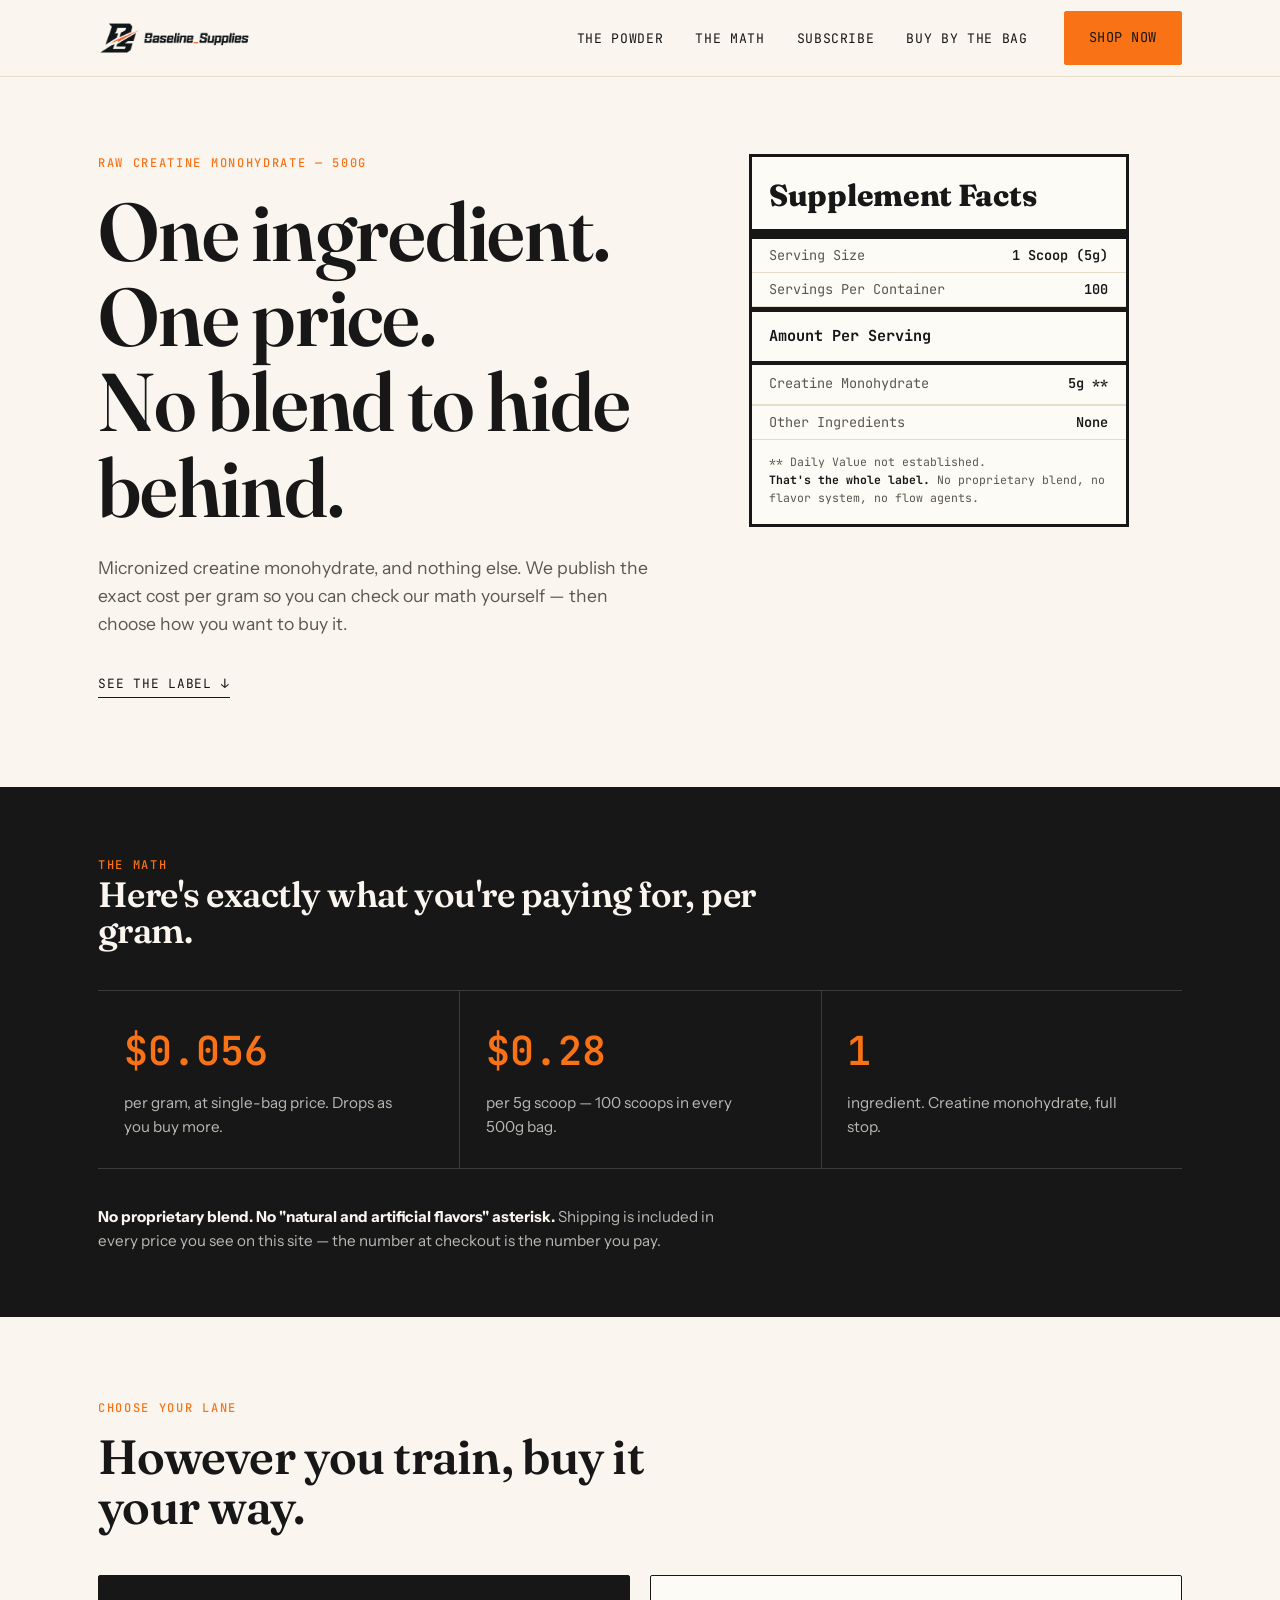
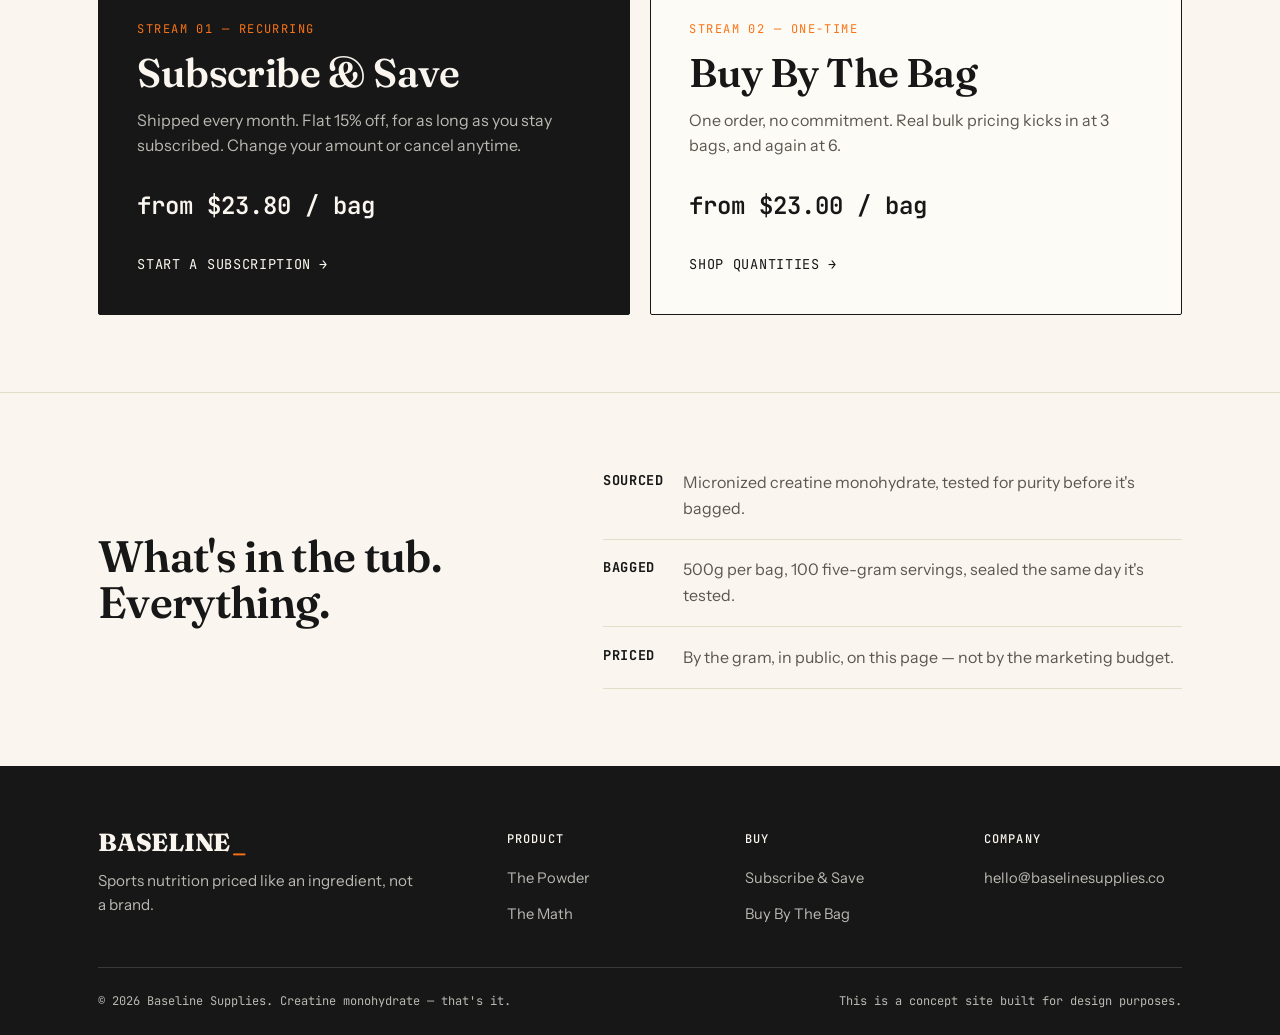
==== index.html @ 9b6896c9 "Initial commit: Baseline Supplies creatine site" ====
<!doctype html>
<html lang="en">
<head>
<meta charset="UTF-8">
<meta name="viewport" content="width=device-width, initial-scale=1">
<title>Baseline_Supplies — Raw Creatine Monohydrate, Priced Openly</title>
<meta name="description" content="Micronized creatine monohydrate. One ingredient, published cost per gram, and two honest ways to buy it: subscribe and save, or buy by the bag.">
<link rel="preconnect" href="https://fonts.googleapis.com">
<link rel="preconnect" href="https://fonts.gstatic.com" crossorigin>
<link href="https://fonts.googleapis.com/css2?family=Fraunces:opsz,wght@9..144,400;9..144,600;9..144,900&family=Instrument+Sans:wght@400;500;600;700&family=JetBrains+Mono:wght@400;500;600&display=swap" rel="stylesheet">
<link rel="stylesheet" href="styles.css?v=2">
</head>
<body>

<header class="site-header">
  <div class="wrap">
    <a href="index.html" class="brand" aria-label="Baseline Supplies, home">
      <img src="assets/logo.png" alt="Baseline Supplies" class="brand__logo">
    </a>
    <nav class="site-nav" id="siteNav">
      <ul class="site-nav__links">
        <li><a href="index.html#facts">The Powder</a></li>
        <li><a href="index.html#math">The Math</a></li>
        <li><a href="subscribe.html">Subscribe</a></li>
        <li><a href="shop.html">Buy By The Bag</a></li>
      </ul>
      <a href="index.html#choose" class="btn btn--solid site-nav__cta">Shop now</a>
      <button class="nav-toggle" id="navToggle" aria-expanded="false" aria-controls="siteNav" aria-label="Toggle menu">
        <span class="nav-toggle__bar"></span>
      </button>
    </nav>
  </div>
</header>

<main>

  <!-- HERO -->
  <section class="hero">
    <div class="wrap hero__grid">
      <div class="hero__copy">
        <span class="eyebrow">Raw Creatine Monohydrate — 500g</span>
        <h1>One ingredient.<br>One price.<br>No blend to hide behind.</h1>
        <p class="hero__sub">
          Micronized creatine monohydrate, and nothing else. We publish the exact
          cost per gram so you can check our math yourself — then choose how you
          want to buy it.
        </p>
        <a href="#facts" class="hero__scroll">See the label ↓</a>
      </div>

      <div class="hero__facts" id="facts">
        <div class="facts">
          <div class="facts__title">Supplement Facts</div>
          <div class="facts__row facts__row--tight">
            <span>Serving Size</span><span>1 Scoop (5g)</span>
          </div>
          <div class="facts__row facts__row--tight">
            <span>Servings Per Container</span><span>100</span>
          </div>
          <hr class="facts__divider">
          <div class="facts__amount">
            <span>Amount Per Serving</span><span></span>
          </div>
          <div class="facts__row">
            <span>Creatine Monohydrate</span><span>5g **</span>
          </div>
          <hr class="facts__divider facts__divider--thin">
          <div class="facts__row facts__row--tight">
            <span>Other Ingredients</span><span>None</span>
          </div>
          <div class="facts__foot">
            ** Daily Value not established.<br>
            <strong>That's the whole label.</strong> No proprietary blend, no
            flavor system, no flow agents.
          </div>
        </div>
      </div>
    </div>
  </section>

  <!-- LEDGER / THE MATH -->
  <section class="ledger" id="math">
    <div class="wrap">
      <span class="eyebrow eyebrow--on-dark">The Math</span>
      <h2>Here's exactly what you're paying for, per gram.</h2>

      <div class="ledger__grid">
        <div class="ledger__item">
          <div class="ledger__figure">$0.056</div>
          <div class="ledger__label">per gram, at single-bag price. Drops as you buy more.</div>
        </div>
        <div class="ledger__item">
          <div class="ledger__figure">$0.28</div>
          <div class="ledger__label">per 5g scoop — 100 scoops in every 500g bag.</div>
        </div>
        <div class="ledger__item">
          <div class="ledger__figure">1</div>
          <div class="ledger__label">ingredient. Creatine monohydrate, full stop.</div>
        </div>
      </div>

      <p class="ledger__note">
        <strong>No proprietary blend. No "natural and artificial flavors" asterisk.</strong>
        Shipping is included in every price you see on this site — the number at
        checkout is the number you pay.
      </p>
    </div>
  </section>

  <!-- TWO-PATH SPLIT -->
  <section class="paths" id="choose">
    <div class="wrap">
      <div class="paths__head">
        <span class="eyebrow">Choose your lane</span>
        <h2>However you train, buy it your way.</h2>
      </div>

      <div class="paths__grid">
        <a href="subscribe.html" class="path-card path-card--dark">
          <div>
            <span class="path-card__tag">Stream 01 — Recurring</span>
            <h3>Subscribe &amp; Save</h3>
            <p class="path-card__desc">
              Shipped every month. Flat 15% off, for as long as you stay
              subscribed. Change your amount or cancel anytime.
            </p>
            <div class="path-card__price">from $23.80 / bag</div>
          </div>
          <span class="path-card__cta">Start a subscription <span class="path-card__arrow">→</span></span>
        </a>

        <a href="shop.html" class="path-card path-card--light">
          <div>
            <span class="path-card__tag">Stream 02 — One-time</span>
            <h3>Buy By The Bag</h3>
            <p class="path-card__desc">
              One order, no commitment. Real bulk pricing kicks in at 3 bags,
              and again at 6.
            </p>
            <div class="path-card__price">from $23.00 / bag</div>
          </div>
          <span class="path-card__cta">Shop quantities <span class="path-card__arrow">→</span></span>
        </a>
      </div>
    </div>
  </section>

  <!-- INGREDIENT STATEMENT -->
  <section class="statement">
    <div class="wrap statement__grid">
      <h2>What's in the tub. Everything.</h2>
      <ul class="statement__list">
        <li><strong>Sourced</strong> Micronized creatine monohydrate, tested for purity before it's bagged.</li>
        <li><strong>Bagged</strong> 500g per bag, 100 five-gram servings, sealed the same day it's tested.</li>
        <li><strong>Priced</strong> By the gram, in public, on this page — not by the marketing budget.</li>
      </ul>
    </div>
  </section>

</main>

<footer class="site-footer">
  <div class="wrap">
    <div class="footer__top">
      <div class="footer__brand">
        <a href="index.html" class="brand">BASELINE<span class="brand__accent">_</span></a>
        <p class="footer__tagline">Sports nutrition priced like an ingredient, not a brand.</p>
      </div>
      <div class="footer__col">
        <h4>Product</h4>
        <ul>
          <li><a href="index.html#facts">The Powder</a></li>
          <li><a href="index.html#math">The Math</a></li>
        </ul>
      </div>
      <div class="footer__col">
        <h4>Buy</h4>
        <ul>
          <li><a href="subscribe.html">Subscribe &amp; Save</a></li>
          <li><a href="shop.html">Buy By The Bag</a></li>
        </ul>
      </div>
      <div class="footer__col">
        <h4>Company</h4>
        <ul>
          <li><a href="mailto:hello@baselinesupplies.co">hello@baselinesupplies.co</a></li>
        </ul>
      </div>
    </div>
    <div class="footer__bottom">
      <span>© 2026 Baseline Supplies. Creatine monohydrate — that's it.</span>
      <span>This is a concept site built for design purposes.</span>
    </div>
  </div>
</footer>

<script src="script.js?v=2"></script>
</body>
</html>
---- styles.css ----
/* =========================================================
   BASELINE_ — design tokens
   Ink/paper/signal-orange, no gradients, no purple.
   Display: Fraunces (editorial serif, restrained)
   Body:    Instrument Sans
   Data:    JetBrains Mono (prices, specs, labels)
   ========================================================= */

:root {
  --ink: #171717;
  --paper: #faf6ef;
  --paper-soft: #fdfbf6;
  --signal: #f97316;
  --graphite: #5b5750;
  --line: #e3ddc9;
  --line-dark: rgba(250, 246, 239, 0.16);
  --paper-dark-text: rgba(250, 246, 239, 0.72);

  --font-display: "Fraunces", serif;
  --font-body: "Instrument Sans", sans-serif;
  --font-mono: "JetBrains Mono", monospace;

  --container: 1180px;
  --gutter: clamp(1.25rem, 4vw, 3rem);

  --ease: cubic-bezier(0.22, 1, 0.36, 1);
}

@media (prefers-reduced-motion: reduce) {
  :root { --ease: linear; }
}

* { box-sizing: border-box; }
html { scroll-behavior: smooth; }
@media (prefers-reduced-motion: reduce) {
  html { scroll-behavior: auto; }
  *, *::before, *::after {
    animation-duration: 0.001ms !important;
    animation-iteration-count: 1 !important;
    transition-duration: 0.001ms !important;
    scroll-behavior: auto !important;
  }
}

body {
  margin: 0;
  background: var(--paper);
  color: var(--ink);
  font-family: var(--font-body);
  font-size: 16px;
  line-height: 1.6;
  -webkit-font-smoothing: antialiased;
}

img, svg { display: block; max-width: 100%; }

a { color: inherit; }

:focus-visible {
  outline: 3px solid var(--signal);
  outline-offset: 3px;
}

.wrap {
  max-width: var(--container);
  margin: 0 auto;
  padding-left: var(--gutter);
  padding-right: var(--gutter);
}

.eyebrow {
  font-family: var(--font-mono);
  font-size: 0.75rem;
  letter-spacing: 0.14em;
  text-transform: uppercase;
  color: var(--signal);
  font-weight: 500;
}

.eyebrow--on-dark { color: var(--signal); }

h1, h2, h3 {
  font-family: var(--font-display);
  font-weight: 600;
  letter-spacing: -0.015em;
  line-height: 1.04;
  margin: 0;
}

p { margin: 0; }

.btn {
  display: inline-flex;
  align-items: center;
  gap: 0.5rem;
  font-family: var(--font-mono);
  font-size: 0.85rem;
  letter-spacing: 0.04em;
  text-transform: uppercase;
  text-decoration: none;
  padding: 0.95rem 1.5rem;
  border-radius: 2px;
  border: 1.5px solid transparent;
  cursor: pointer;
  min-height: 44px;
  transition: transform 0.15s var(--ease), background 0.15s var(--ease), color 0.15s var(--ease), border-color .15s var(--ease);
}
.btn:active { transform: translateY(1px); }

.btn--solid {
  background: var(--signal);
  color: var(--ink);
  border-color: var(--signal);
}
.btn--solid:hover { background: #e2650a; border-color: #e2650a; }

.btn--outline-ink {
  background: transparent;
  color: var(--ink);
  border-color: var(--ink);
}
.btn--outline-ink:hover { background: var(--ink); color: var(--paper); }

.btn--outline-paper {
  background: transparent;
  color: var(--paper);
  border-color: var(--line-dark);
}
.btn--outline-paper:hover { background: var(--paper); color: var(--ink); border-color: var(--paper); }

/* =========================================================
   Header
   ========================================================= */

.site-header {
  position: sticky;
  top: 0;
  z-index: 40;
  background: var(--paper);
  border-bottom: 1px solid var(--line);
}

.site-header .wrap {
  display: flex;
  align-items: center;
  justify-content: space-between;
  height: 76px;
}

.brand {
  display: flex;
  align-items: center;
  gap: 0.1em;
  text-decoration: none;
  font-family: var(--font-display);
  font-weight: 800;
  font-size: 1.55rem;
  letter-spacing: -0.01em;
  color: var(--ink);
  line-height: 1;
}
.brand__accent { color: var(--signal); }
.brand__logo {
  height: 34px;
  width: auto;
  display: block;
}

.site-nav {
  display: flex;
  align-items: center;
  gap: 2.25rem;
}

.site-nav__links {
  display: flex;
  gap: 2rem;
  list-style: none;
  margin: 0;
  padding: 0;
}

.site-nav__links a {
  text-decoration: none;
  font-family: var(--font-mono);
  font-size: 0.82rem;
  letter-spacing: 0.05em;
  text-transform: uppercase;
  color: var(--ink);
  padding: 0.4rem 0;
  border-bottom: 1px solid transparent;
  transition: border-color 0.15s var(--ease), color .15s var(--ease);
}
.site-nav__links a:hover { border-color: var(--signal); }

.nav-toggle {
  display: none;
  background: none;
  border: 1.5px solid var(--ink);
  border-radius: 2px;
  width: 44px;
  height: 44px;
  align-items: center;
  justify-content: center;
  cursor: pointer;
}
.nav-toggle__bar,
.nav-toggle__bar::before,
.nav-toggle__bar::after {
  content: "";
  display: block;
  width: 20px;
  height: 2px;
  background: var(--ink);
  position: relative;
  transition: transform 0.2s var(--ease), opacity 0.2s var(--ease);
}
.nav-toggle__bar::before { position: absolute; top: -6px; }
.nav-toggle__bar::after { position: absolute; top: 6px; }

.nav-toggle[aria-expanded="true"] .nav-toggle__bar { background: transparent; }
.nav-toggle[aria-expanded="true"] .nav-toggle__bar::before { transform: translateY(6px) rotate(45deg); }
.nav-toggle[aria-expanded="true"] .nav-toggle__bar::after { transform: translateY(-6px) rotate(-45deg); }

/* =========================================================
   Hero
   ========================================================= */

.hero {
  padding: clamp(2.5rem, 6vw, 5rem) 0 clamp(3rem, 7vw, 6rem);
}

.hero__grid {
  display: grid;
  grid-template-columns: 1fr;
  gap: clamp(2.5rem, 5vw, 4rem);
  align-items: start;
}

@media (min-width: 1024px) {
  .hero__grid {
    grid-template-columns: 1.15fr 0.85fr;
  }
}

.hero__copy .eyebrow { margin-bottom: 1rem; display: block; }

.hero h1 {
  font-size: clamp(2.75rem, 6.4vw, 5.25rem);
}

.hero__sub {
  margin-top: 1.5rem;
  max-width: 46ch;
  font-size: 1.1rem;
  color: var(--graphite);
}

.hero__scroll {
  margin-top: 2.25rem;
  display: inline-flex;
  align-items: center;
  gap: 0.6rem;
  font-family: var(--font-mono);
  font-size: 0.8rem;
  letter-spacing: 0.06em;
  text-transform: uppercase;
  text-decoration: none;
  color: var(--ink);
  border-bottom: 1px solid var(--ink);
  padding-bottom: 2px;
}

/* ---- Supplement facts panel (signature element) ---- */

.facts {
  background: var(--paper-soft);
  border: 3px solid var(--ink);
  padding: 0;
  font-family: var(--font-mono);
  max-width: 380px;
}

.facts__title {
  font-family: var(--font-display);
  font-weight: 800;
  font-size: 1.9rem;
  letter-spacing: -0.01em;
  padding: 0.9rem 1.1rem 0.6rem;
  border-bottom: 10px solid var(--ink);
}

.facts__row {
  display: flex;
  justify-content: space-between;
  gap: 1rem;
  padding: 0.55rem 1.1rem;
  border-bottom: 1px solid var(--line);
  font-size: 0.85rem;
}
.facts__row--tight { padding-top: 0.35rem; padding-bottom: 0.35rem; }

.facts__row span:first-child { color: var(--graphite); }
.facts__row span:last-child { font-weight: 600; text-align: right; }

.facts__divider {
  border: none;
  border-top: 5px solid var(--ink);
  margin: 0;
}
.facts__divider--thin { border-top: 1px solid var(--line); }

.facts__amount {
  padding: 0.75rem 1.1rem;
  display: flex;
  justify-content: space-between;
  font-size: 0.95rem;
  font-weight: 700;
  border-bottom: 4px solid var(--ink);
}

.facts__foot {
  padding: 0.85rem 1.1rem 1.05rem;
  font-size: 0.72rem;
  color: var(--graphite);
  line-height: 1.55;
}
.facts__foot strong { color: var(--ink); }

/* =========================================================
   Ledger strip (ink section)
   ========================================================= */

.ledger {
  background: var(--ink);
  color: var(--paper);
  padding: clamp(2.5rem, 5vw, 4rem) 0;
}

.ledger .eyebrow { margin-bottom: 0.75rem; }

.ledger h2 {
  color: var(--paper);
  font-size: clamp(1.6rem, 3vw, 2.2rem);
  max-width: 30ch;
}

.ledger__grid {
  margin-top: 2.5rem;
  display: grid;
  grid-template-columns: 1fr;
  gap: 0;
  border-top: 1px solid var(--line-dark);
}

@media (min-width: 768px) {
  .ledger__grid {
    grid-template-columns: repeat(3, 1fr);
    border-top: 1px solid var(--line-dark);
  }
  .ledger__item + .ledger__item { border-left: 1px solid var(--line-dark); }
}

.ledger__item {
  padding: 1.75rem clamp(0.5rem, 2vw, 1.75rem);
  border-bottom: 1px solid var(--line-dark);
}

.ledger__figure {
  font-family: var(--font-mono);
  font-weight: 600;
  font-size: clamp(1.9rem, 3.4vw, 2.5rem);
  color: var(--signal);
}

.ledger__label {
  margin-top: 0.5rem;
  font-size: 0.95rem;
  color: var(--paper-dark-text);
  max-width: 28ch;
}

.ledger__note {
  margin-top: 2.25rem;
  font-size: 0.95rem;
  color: var(--paper-dark-text);
  max-width: 62ch;
}
.ledger__note strong { color: var(--paper); }

/* =========================================================
   Two-path split
   ========================================================= */

.paths {
  padding: clamp(3rem, 6vw, 5.5rem) 0;
}

.paths__head {
  max-width: 56ch;
}
.paths__head h2 { font-size: clamp(2rem, 4vw, 3rem); margin-top: 0.75rem; }

.paths__grid {
  margin-top: 2.75rem;
  display: grid;
  grid-template-columns: 1fr;
  gap: 1.25rem;
}

@media (min-width: 900px) {
  .paths__grid { grid-template-columns: 1fr 1fr; }
}

.path-card {
  display: flex;
  flex-direction: column;
  justify-content: space-between;
  padding: clamp(1.75rem, 3vw, 2.75rem);
  min-height: 340px;
  text-decoration: none;
  border-radius: 2px;
  transition: transform 0.2s var(--ease);
}
.path-card:hover { transform: translateY(-4px); }

.path-card--dark {
  background: var(--ink);
  color: var(--paper);
  border: 1px solid var(--ink);
}
.path-card--light {
  background: var(--paper-soft);
  color: var(--ink);
  border: 1.5px solid var(--ink);
}

.path-card__tag {
  font-family: var(--font-mono);
  font-size: 0.75rem;
  letter-spacing: 0.12em;
  text-transform: uppercase;
}
.path-card--dark .path-card__tag { color: var(--signal); }
.path-card--light .path-card__tag { color: var(--signal); }

.path-card h3 {
  margin-top: 0.75rem;
  font-size: clamp(1.9rem, 3.4vw, 2.5rem);
}

.path-card__desc {
  margin-top: 0.85rem;
  font-size: 1rem;
  max-width: 40ch;
}
.path-card--dark .path-card__desc { color: var(--paper-dark-text); }
.path-card--light .path-card__desc { color: var(--graphite); }

.path-card__price {
  margin-top: 1.75rem;
  font-family: var(--font-mono);
  font-size: 1.5rem;
  font-weight: 600;
}

.path-card__cta {
  margin-top: 1.75rem;
  display: inline-flex;
  align-items: center;
  gap: 0.5rem;
  font-family: var(--font-mono);
  font-size: 0.85rem;
  text-transform: uppercase;
  letter-spacing: 0.05em;
}
.path-card__arrow { transition: transform 0.2s var(--ease); }
.path-card:hover .path-card__arrow { transform: translateX(4px); }

/* =========================================================
   Ingredient statement band
   ========================================================= */

.statement {
  padding: clamp(3rem, 6vw, 5rem) 0;
  border-top: 1px solid var(--line);
}

.statement__grid {
  display: grid;
  grid-template-columns: 1fr;
  gap: 2rem;
}

@media (min-width: 900px) {
  .statement__grid { grid-template-columns: 0.9fr 1.1fr; align-items: center; }
}

.statement h2 {
  font-size: clamp(1.9rem, 3.6vw, 2.75rem);
}

.statement__list {
  list-style: none;
  margin: 0;
  padding: 0;
  display: flex;
  flex-direction: column;
  gap: 1.1rem;
}
.statement__list li {
  display: flex;
  gap: 1rem;
  padding-bottom: 1.1rem;
  border-bottom: 1px solid var(--line);
  font-size: 1rem;
  color: var(--graphite);
}
.statement__list li strong {
  font-family: var(--font-mono);
  color: var(--ink);
  min-width: 8ch;
  font-size: 0.85rem;
  text-transform: uppercase;
  letter-spacing: 0.04em;
}

/* =========================================================
   Footer
   ========================================================= */

.site-footer {
  background: var(--ink);
  color: var(--paper-dark-text);
  padding: clamp(2.5rem, 5vw, 4rem) 0 1.5rem;
}

.footer__top {
  display: grid;
  grid-template-columns: 1fr;
  gap: 2.5rem;
  padding-bottom: 2.5rem;
  border-bottom: 1px solid var(--line-dark);
}

@media (min-width: 768px) {
  .footer__top { grid-template-columns: 1.3fr 0.7fr 0.7fr 0.7fr; }
}

.footer__brand .brand { color: var(--paper); }
.footer__tagline {
  margin-top: 0.9rem;
  max-width: 32ch;
  font-size: 0.95rem;
}

.footer__col h4 {
  font-family: var(--font-mono);
  font-size: 0.75rem;
  letter-spacing: 0.1em;
  text-transform: uppercase;
  color: var(--paper);
  margin: 0 0 1rem;
  font-weight: 500;
}
.footer__col ul {
  list-style: none;
  margin: 0;
  padding: 0;
  display: flex;
  flex-direction: column;
  gap: 0.65rem;
}
.footer__col a {
  text-decoration: none;
  font-size: 0.92rem;
  color: var(--paper-dark-text);
}
.footer__col a:hover { color: var(--signal); }

.footer__bottom {
  margin-top: 1.5rem;
  display: flex;
  flex-wrap: wrap;
  gap: 0.5rem 1.5rem;
  justify-content: space-between;
  font-family: var(--font-mono);
  font-size: 0.75rem;
  color: var(--paper-dark-text);
}

/* =========================================================
   Sub-pages: subscribe / shop
   ========================================================= */

.subhero {
  padding: clamp(2.5rem, 5vw, 4rem) 0 2rem;
}

.subhero__back {
  display: inline-flex;
  align-items: center;
  gap: 0.4rem;
  font-family: var(--font-mono);
  font-size: 0.8rem;
  text-transform: uppercase;
  letter-spacing: 0.05em;
  text-decoration: none;
  color: var(--graphite);
  margin-bottom: 1.5rem;
}
.subhero__back:hover { color: var(--signal); }

.subhero h1 {
  font-size: clamp(2.5rem, 5.5vw, 4.25rem);
  max-width: 18ch;
}

.subhero__sub {
  margin-top: 1.25rem;
  max-width: 56ch;
  font-size: 1.1rem;
  color: var(--graphite);
}

.calc {
  padding: 1rem 0 clamp(3rem, 6vw, 5rem);
}

.calc__card {
  border: 1.5px solid var(--ink);
  background: var(--paper-soft);
  display: grid;
  grid-template-columns: 1fr;
}

@media (min-width: 900px) {
  .calc__card { grid-template-columns: 1fr 1fr; }
}

.calc__controls {
  padding: clamp(1.75rem, 3vw, 2.5rem);
  border-bottom: 1px solid var(--line);
}
@media (min-width: 900px) {
  .calc__controls { border-bottom: none; border-right: 1px solid var(--ink); }
}

.calc__label {
  font-family: var(--font-mono);
  font-size: 0.78rem;
  text-transform: uppercase;
  letter-spacing: 0.06em;
  color: var(--graphite);
}

.stepper {
  margin-top: 0.85rem;
  display: flex;
  align-items: center;
  gap: 1rem;
}
.stepper__btn {
  width: 44px;
  height: 44px;
  border: 1.5px solid var(--ink);
  background: transparent;
  font-family: var(--font-mono);
  font-size: 1.3rem;
  cursor: pointer;
  border-radius: 2px;
  transition: background .15s var(--ease), color .15s var(--ease);
}
.stepper__btn:hover { background: var(--ink); color: var(--paper); }
.stepper__value {
  font-family: var(--font-display);
  font-size: 2.75rem;
  font-weight: 800;
  min-width: 2.5ch;
  text-align: center;
}
.stepper__unit {
  font-family: var(--font-mono);
  font-size: 0.85rem;
  color: var(--graphite);
}

.tier-select {
  margin-top: 1.75rem;
  display: flex;
  gap: 0.65rem;
  flex-wrap: wrap;
}
.tier-btn {
  font-family: var(--font-mono);
  font-size: 0.85rem;
  padding: 0.65rem 1rem;
  border: 1.5px solid var(--ink);
  background: transparent;
  border-radius: 2px;
  cursor: pointer;
  min-height: 44px;
  transition: background .15s var(--ease), color .15s var(--ease);
}
.tier-btn:hover { background: var(--ink); color: var(--paper); }
.tier-btn[aria-pressed="true"] {
  background: var(--signal);
  border-color: var(--signal);
  color: var(--ink);
}

.tier-note {
  margin-top: 1.25rem;
  font-size: 0.85rem;
  color: var(--graphite);
}

.calc__output {
  padding: clamp(1.75rem, 3vw, 2.5rem);
  display: flex;
  flex-direction: column;
}

.calc__total-label {
  font-family: var(--font-mono);
  font-size: 0.78rem;
  text-transform: uppercase;
  letter-spacing: 0.06em;
  color: var(--graphite);
}

.calc__total {
  margin-top: 0.5rem;
  font-family: var(--font-display);
  font-weight: 800;
  font-size: clamp(2.5rem, 5vw, 3.5rem);
  line-height: 1;
}
.calc__total span { color: var(--signal); }

.calc__breakdown {
  margin-top: 1.5rem;
  display: flex;
  flex-direction: column;
  gap: 0.6rem;
}
.calc__breakdown-row {
  display: flex;
  justify-content: space-between;
  font-family: var(--font-mono);
  font-size: 0.9rem;
  padding-bottom: 0.6rem;
  border-bottom: 1px solid var(--line);
  color: var(--graphite);
}
.calc__breakdown-row strong { color: var(--ink); font-weight: 600; }

.calc__savings {
  margin-top: 1.25rem;
  font-family: var(--font-mono);
  font-size: 0.9rem;
  color: var(--signal);
  font-weight: 600;
}

.calc__cta {
  margin-top: 2rem;
  width: 100%;
  justify-content: center;
  font-size: 0.95rem;
}

.calc__confirm {
  margin-top: 1.25rem;
  display: none;
  align-items: center;
  gap: 0.6rem;
  font-family: var(--font-mono);
  font-size: 0.85rem;
  color: var(--ink);
  background: var(--paper);
  border: 1px dashed var(--ink);
  padding: 0.85rem 1rem;
}
.calc__confirm.is-visible { display: flex; }

.good-to-know {
  padding-bottom: clamp(3rem, 6vw, 5rem);
}
.good-to-know h2 {
  font-size: clamp(1.5rem, 2.6vw, 2rem);
}
.good-to-know__list {
  margin-top: 1.75rem;
  list-style: none;
  padding: 0;
  display: grid;
  grid-template-columns: 1fr;
  gap: 1.25rem;
}
@media (min-width: 768px) {
  .good-to-know__list { grid-template-columns: repeat(3, 1fr); }
}
.good-to-know__list li {
  padding-top: 1rem;
  border-top: 2px solid var(--ink);
  font-size: 0.95rem;
  color: var(--graphite);
}
.good-to-know__list li strong {
  display: block;
  font-family: var(--font-display);
  font-weight: 800;
  font-size: 1.15rem;
  color: var(--ink);
  margin-bottom: 0.4rem;
}

/* =========================================================
   Mobile nav
   ========================================================= */

@media (max-width: 767px) {
  .nav-toggle { display: inline-flex; }
  .site-nav__links {
    position: fixed;
    inset: 76px 0 0 0;
    background: var(--paper);
    flex-direction: column;
    align-items: flex-start;
    gap: 0;
    padding: 1rem var(--gutter) 2rem;
    transform: translateY(-8px);
    opacity: 0;
    pointer-events: none;
    transition: opacity 0.18s var(--ease), transform 0.18s var(--ease);
  }
  .site-nav__links a {
    width: 100%;
    padding: 1rem 0;
    border-bottom: 1px solid var(--line);
    font-size: 1rem;
  }
  .site-nav.is-open .site-nav__links {
    opacity: 1;
    transform: translateY(0);
    pointer-events: auto;
  }
  .site-nav__cta { display: none; }
}
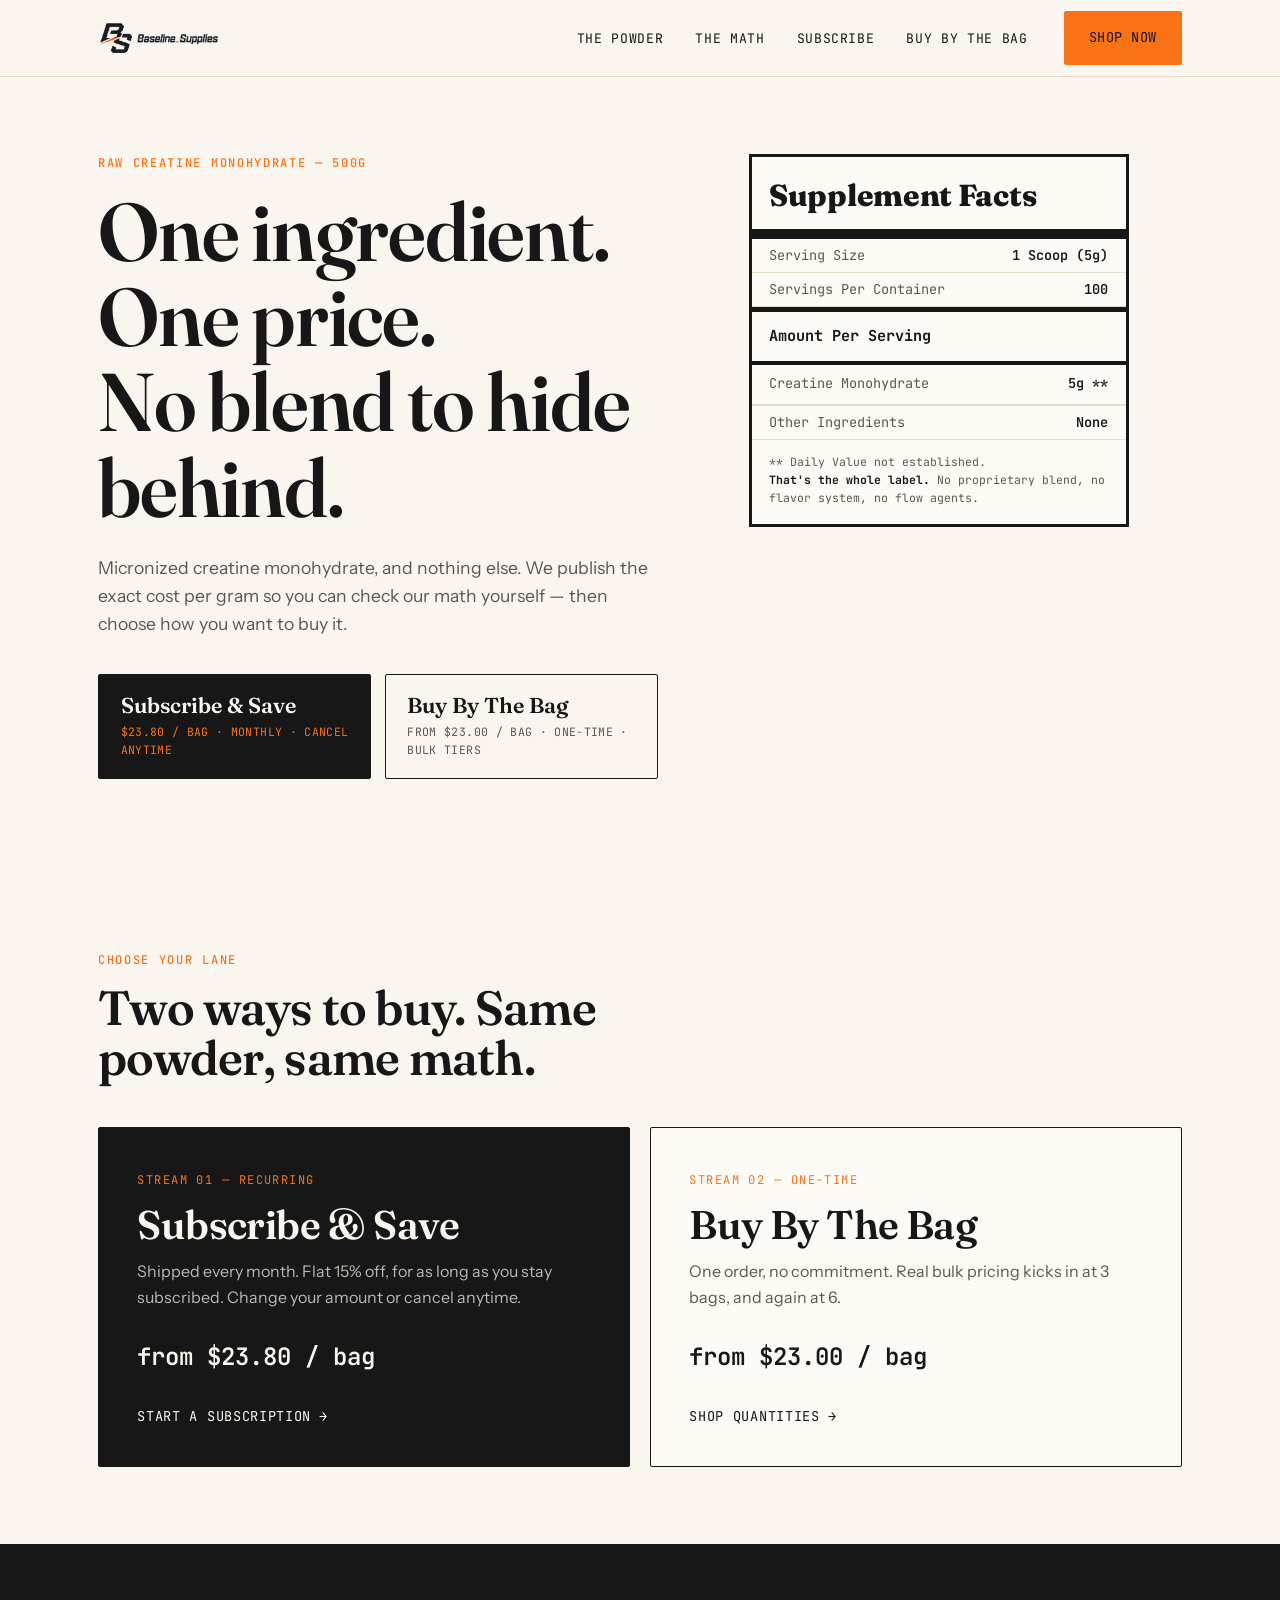
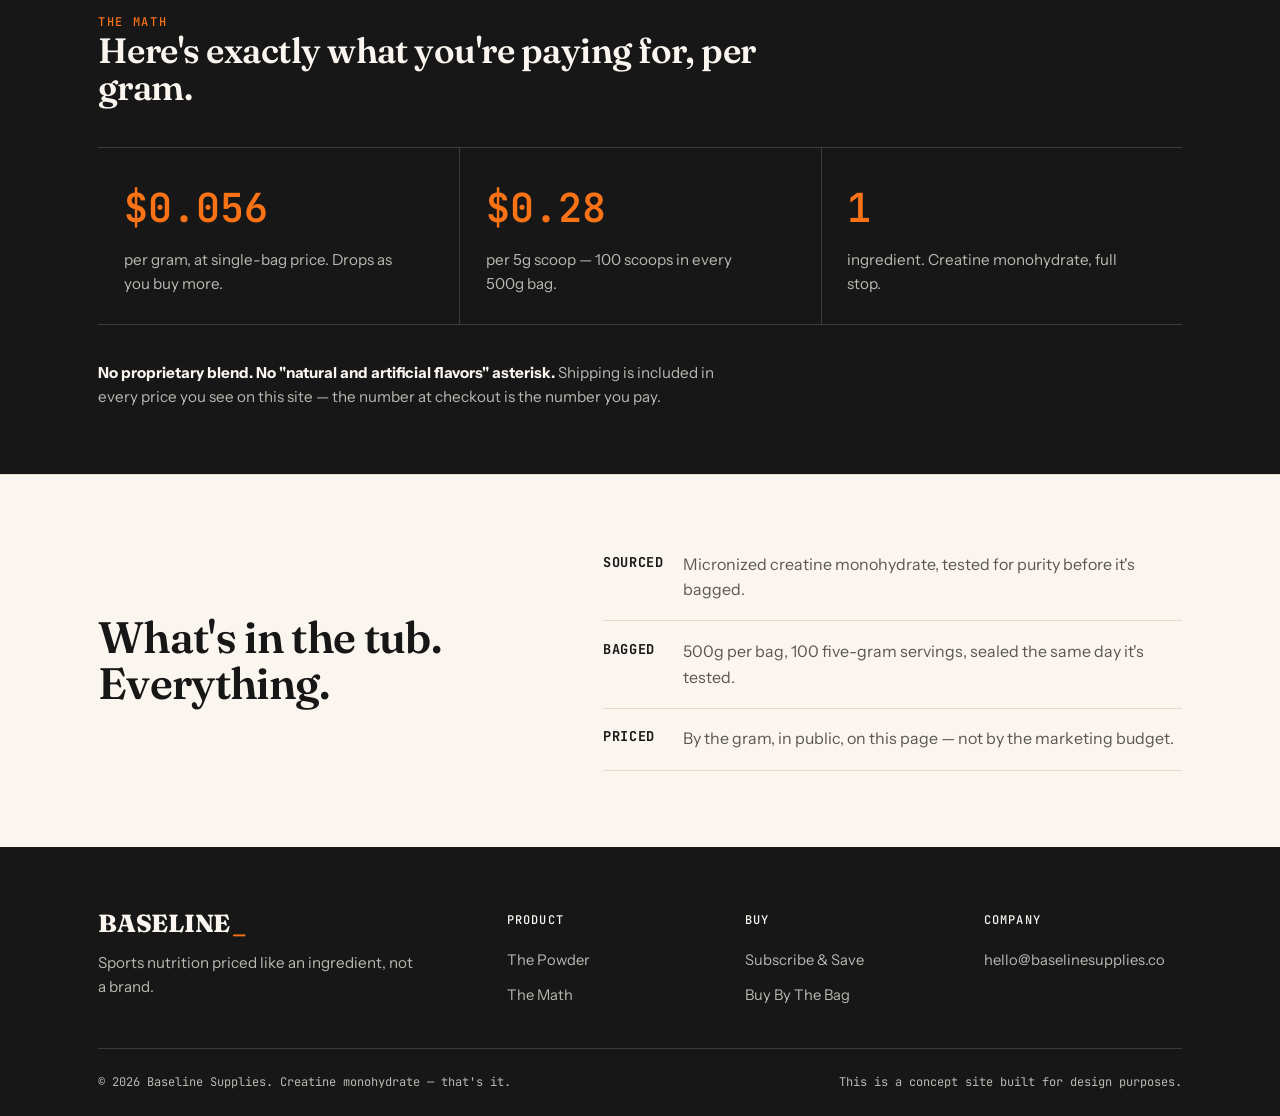
==== commit 5821d457: "Add hero purchase choice, reorder sections, new BS logo - Two prominent stream buttons (Subscribe & " ====
--- a/index.html
+++ b/index.html
@@ -8,7 +8,7 @@
 <link rel="preconnect" href="https://fonts.googleapis.com">
 <link rel="preconnect" href="https://fonts.gstatic.com" crossorigin>
 <link href="https://fonts.googleapis.com/css2?family=Fraunces:opsz,wght@9..144,400;9..144,600;9..144,900&family=Instrument+Sans:wght@400;500;600;700&family=JetBrains+Mono:wght@400;500;600&display=swap" rel="stylesheet">
-<link rel="stylesheet" href="styles.css?v=2">
+<link rel="stylesheet" href="styles.css?v=3">
 </head>
 <body>
 
@@ -45,7 +45,16 @@
           cost per gram so you can check our math yourself — then choose how you
           want to buy it.
         </p>
-        <a href="#facts" class="hero__scroll">See the label ↓</a>
+        <div class="hero__choice" role="group" aria-label="Choose how to buy">
+          <a href="subscribe.html" class="choice-btn choice-btn--solid">
+            <span class="choice-btn__label">Subscribe &amp; Save</span>
+            <span class="choice-btn__meta">$23.80 / bag · monthly · cancel anytime</span>
+          </a>
+          <a href="shop.html" class="choice-btn choice-btn--outline">
+            <span class="choice-btn__label">Buy By The Bag</span>
+            <span class="choice-btn__meta">from $23.00 / bag · one-time · bulk tiers</span>
+          </a>
+        </div>
       </div>
 
       <div class="hero__facts" id="facts">
@@ -78,41 +87,12 @@
     </div>
   </section>
 
-  <!-- LEDGER / THE MATH -->
-  <section class="ledger" id="math">
-    <div class="wrap">
-      <span class="eyebrow eyebrow--on-dark">The Math</span>
-      <h2>Here's exactly what you're paying for, per gram.</h2>
-
-      <div class="ledger__grid">
-        <div class="ledger__item">
-          <div class="ledger__figure">$0.056</div>
-          <div class="ledger__label">per gram, at single-bag price. Drops as you buy more.</div>
-        </div>
-        <div class="ledger__item">
-          <div class="ledger__figure">$0.28</div>
-          <div class="ledger__label">per 5g scoop — 100 scoops in every 500g bag.</div>
-        </div>
-        <div class="ledger__item">
-          <div class="ledger__figure">1</div>
-          <div class="ledger__label">ingredient. Creatine monohydrate, full stop.</div>
-        </div>
-      </div>
-
-      <p class="ledger__note">
-        <strong>No proprietary blend. No "natural and artificial flavors" asterisk.</strong>
-        Shipping is included in every price you see on this site — the number at
-        checkout is the number you pay.
-      </p>
-    </div>
-  </section>
-
   <!-- TWO-PATH SPLIT -->
   <section class="paths" id="choose">
     <div class="wrap">
       <div class="paths__head">
         <span class="eyebrow">Choose your lane</span>
-        <h2>However you train, buy it your way.</h2>
+        <h2>Two ways to buy. Same powder, same math.</h2>
       </div>
 
       <div class="paths__grid">
@@ -145,6 +125,35 @@
     </div>
   </section>
 
+  <!-- LEDGER / THE MATH -->
+  <section class="ledger" id="math">
+    <div class="wrap">
+      <span class="eyebrow eyebrow--on-dark">The Math</span>
+      <h2>Here's exactly what you're paying for, per gram.</h2>
+
+      <div class="ledger__grid">
+        <div class="ledger__item">
+          <div class="ledger__figure">$0.056</div>
+          <div class="ledger__label">per gram, at single-bag price. Drops as you buy more.</div>
+        </div>
+        <div class="ledger__item">
+          <div class="ledger__figure">$0.28</div>
+          <div class="ledger__label">per 5g scoop — 100 scoops in every 500g bag.</div>
+        </div>
+        <div class="ledger__item">
+          <div class="ledger__figure">1</div>
+          <div class="ledger__label">ingredient. Creatine monohydrate, full stop.</div>
+        </div>
+      </div>
+
+      <p class="ledger__note">
+        <strong>No proprietary blend. No "natural and artificial flavors" asterisk.</strong>
+        Shipping is included in every price you see on this site — the number at
+        checkout is the number you pay.
+      </p>
+    </div>
+  </section>
+
   <!-- INGREDIENT STATEMENT -->
   <section class="statement">
     <div class="wrap statement__grid">
@@ -194,6 +203,6 @@
   </div>
 </footer>
 
-<script src="script.js?v=2"></script>
+<script src="script.js?v=3"></script>
 </body>
 </html>
--- a/styles.css
+++ b/styles.css
@@ -255,6 +255,63 @@
   font-size: 1.1rem;
   color: var(--graphite);
 }
+
+/* ---- Hero stream choice ---- */
+
+.hero__choice {
+  margin-top: 2.25rem;
+  display: grid;
+  grid-template-columns: 1fr;
+  gap: 0.85rem;
+  max-width: 560px;
+}
+
+@media (min-width: 560px) {
+  .hero__choice { grid-template-columns: 1fr 1fr; }
+}
+
+.choice-btn {
+  display: flex;
+  flex-direction: column;
+  gap: 0.35rem;
+  padding: 1.15rem 1.35rem;
+  text-decoration: none;
+  border-radius: 2px;
+  border: 1.5px solid var(--ink);
+  transition: transform 0.15s var(--ease), background 0.15s var(--ease), color 0.15s var(--ease);
+}
+.choice-btn:active { transform: translateY(1px); }
+
+.choice-btn__label {
+  font-family: var(--font-display);
+  font-weight: 600;
+  font-size: 1.35rem;
+  line-height: 1.1;
+}
+
+.choice-btn__meta {
+  font-family: var(--font-mono);
+  font-size: 0.72rem;
+  letter-spacing: 0.03em;
+  text-transform: uppercase;
+}
+
+.choice-btn--solid {
+  background: var(--ink);
+  color: var(--paper);
+  border-color: var(--ink);
+}
+.choice-btn--solid .choice-btn__meta { color: var(--signal); }
+.choice-btn--solid:hover { background: var(--signal); border-color: var(--signal); color: var(--ink); }
+.choice-btn--solid:hover .choice-btn__meta { color: var(--ink); }
+
+.choice-btn--outline {
+  background: transparent;
+  color: var(--ink);
+}
+.choice-btn--outline .choice-btn__meta { color: var(--graphite); }
+.choice-btn--outline:hover { background: var(--ink); color: var(--paper); }
+.choice-btn--outline:hover .choice-btn__meta { color: var(--signal); }
 
 .hero__scroll {
   margin-top: 2.25rem;
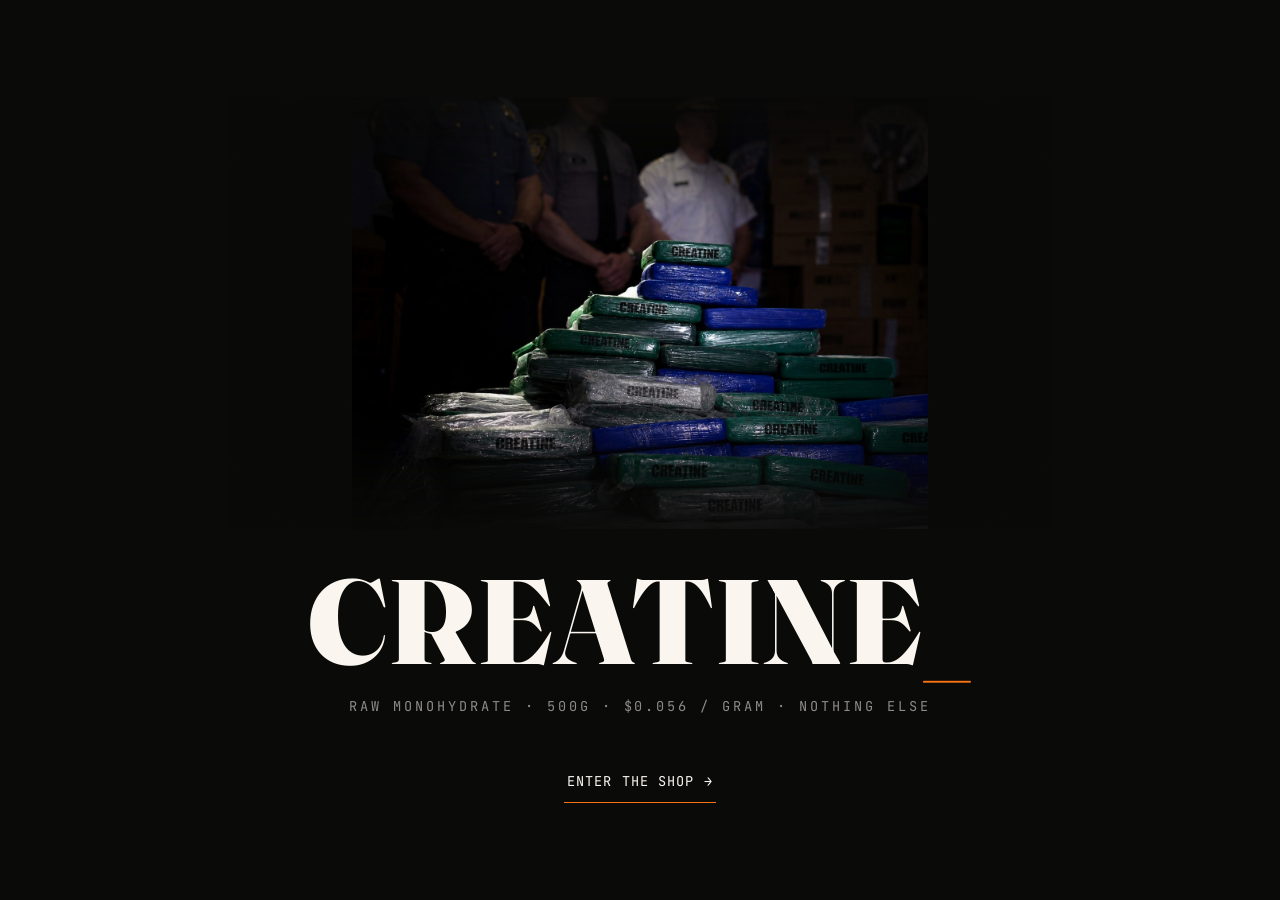
==== commit 88fd72fd: "Add dark CREATINE splash as front door - New index.html: brick-pile image centered, CREATINE_ wordma" ====
--- a/index.html
+++ b/index.html
@@ -3,206 +3,144 @@
 <head>
 <meta charset="UTF-8">
 <meta name="viewport" content="width=device-width, initial-scale=1">
-<title>Baseline_Supplies — Raw Creatine Monohydrate, Priced Openly</title>
-<meta name="description" content="Micronized creatine monohydrate. One ingredient, published cost per gram, and two honest ways to buy it: subscribe and save, or buy by the bag.">
+<title>CREATINE — Baseline_Supplies</title>
+<meta name="description" content="Raw creatine monohydrate. One ingredient, priced in the open. Baseline Supplies.">
 <link rel="preconnect" href="https://fonts.googleapis.com">
 <link rel="preconnect" href="https://fonts.gstatic.com" crossorigin>
-<link href="https://fonts.googleapis.com/css2?family=Fraunces:opsz,wght@9..144,400;9..144,600;9..144,900&family=Instrument+Sans:wght@400;500;600;700&family=JetBrains+Mono:wght@400;500;600&display=swap" rel="stylesheet">
-<link rel="stylesheet" href="styles.css?v=3">
+<link href="https://fonts.googleapis.com/css2?family=Fraunces:opsz,wght@9..144,600;9..144,900&family=JetBrains+Mono:wght@400;500&display=swap" rel="stylesheet">
+<style>
+  :root {
+    --void: #0a0a09;
+    --paper: #faf6ef;
+    --signal: #f97316;
+    --mist: rgba(250, 246, 239, 0.55);
+  }
+
+  * { box-sizing: border-box; margin: 0; padding: 0; }
+
+  body {
+    background: var(--void);
+    color: var(--paper);
+    font-family: "JetBrains Mono", monospace;
+    min-height: 100vh;
+    min-height: 100dvh;
+    display: flex;
+    flex-direction: column;
+    align-items: center;
+    justify-content: center;
+    padding: clamp(1.5rem, 4vw, 3rem);
+    -webkit-font-smoothing: antialiased;
+  }
+
+  :focus-visible {
+    outline: 3px solid var(--signal);
+    outline-offset: 4px;
+  }
+
+  .seizure {
+    width: min(820px, 100%);
+    animation: settle 1s cubic-bezier(0.22, 1, 0.36, 1) both;
+  }
+
+  .seizure__frame {
+    position: relative;
+    line-height: 0;
+    display: flex;
+    justify-content: center;
+  }
+
+  .seizure__frame img {
+    max-width: 100%;
+    max-height: 48vh;
+    width: auto;
+    height: auto;
+    display: block;
+  }
+
+  /* photographic vignette so the frame melts into the page */
+  .seizure__frame::after {
+    content: "";
+    position: absolute;
+    inset: 0;
+    box-shadow: inset 0 0 90px 50px var(--void);
+    pointer-events: none;
+  }
+
+  .word {
+    margin-top: clamp(1rem, 3vw, 2rem);
+    text-align: center;
+    animation: rise 0.9s 0.35s cubic-bezier(0.22, 1, 0.36, 1) both;
+  }
+
+  .word h1 {
+    font-family: "Fraunces", serif;
+    font-weight: 900;
+    font-size: clamp(3rem, 11vw, 7.5rem);
+    line-height: 1;
+    letter-spacing: 0.01em;
+    text-transform: uppercase;
+  }
+
+  .word h1 span { color: var(--signal); }
+
+  .word__sub {
+    margin-top: 1rem;
+    font-size: clamp(0.7rem, 1.6vw, 0.85rem);
+    letter-spacing: 0.22em;
+    text-transform: uppercase;
+    color: var(--mist);
+  }
+
+  .enter {
+    margin-top: clamp(1.75rem, 4vw, 2.75rem);
+    display: inline-flex;
+    align-items: center;
+    gap: 0.6rem;
+    min-height: 44px;
+    padding: 0.4rem 0.2rem;
+    color: var(--paper);
+    font-size: 0.85rem;
+    letter-spacing: 0.08em;
+    text-transform: uppercase;
+    text-decoration: none;
+    border-bottom: 1px solid var(--signal);
+    animation: rise 0.9s 0.55s cubic-bezier(0.22, 1, 0.36, 1) both;
+    transition: color 0.15s ease, border-color 0.15s ease;
+  }
+  .enter:hover { color: var(--signal); }
+  .enter .arrow { transition: transform 0.2s ease; }
+  .enter:hover .arrow { transform: translateX(5px); }
+
+  @keyframes settle {
+    from { opacity: 0; transform: scale(0.985); }
+    to   { opacity: 1; transform: scale(1); }
+  }
+  @keyframes rise {
+    from { opacity: 0; transform: translateY(14px); }
+    to   { opacity: 1; transform: translateY(0); }
+  }
+
+  @media (prefers-reduced-motion: reduce) {
+    .seizure, .word, .enter { animation: none; }
+    .enter .arrow { transition: none; }
+  }
+</style>
 </head>
 <body>
 
-<header class="site-header">
-  <div class="wrap">
-    <a href="index.html" class="brand" aria-label="Baseline Supplies, home">
-      <img src="assets/logo.png" alt="Baseline Supplies" class="brand__logo">
-    </a>
-    <nav class="site-nav" id="siteNav">
-      <ul class="site-nav__links">
-        <li><a href="index.html#facts">The Powder</a></li>
-        <li><a href="index.html#math">The Math</a></li>
-        <li><a href="subscribe.html">Subscribe</a></li>
-        <li><a href="shop.html">Buy By The Bag</a></li>
-      </ul>
-      <a href="index.html#choose" class="btn btn--solid site-nav__cta">Shop now</a>
-      <button class="nav-toggle" id="navToggle" aria-expanded="false" aria-controls="siteNav" aria-label="Toggle menu">
-        <span class="nav-toggle__bar"></span>
-      </button>
-    </nav>
+<main class="seizure">
+  <div class="seizure__frame">
+    <img src="assets/creatine-bricks.jpg"
+         alt="A press-conference pile of shrink-wrapped bricks, each stamped CREATINE, with officers standing behind it"
+         width="1448" height="1086" fetchpriority="high">
   </div>
-</header>
 
-<main>
-
-  <!-- HERO -->
-  <section class="hero">
-    <div class="wrap hero__grid">
-      <div class="hero__copy">
-        <span class="eyebrow">Raw Creatine Monohydrate — 500g</span>
-        <h1>One ingredient.<br>One price.<br>No blend to hide behind.</h1>
-        <p class="hero__sub">
-          Micronized creatine monohydrate, and nothing else. We publish the exact
-          cost per gram so you can check our math yourself — then choose how you
-          want to buy it.
-        </p>
-        <div class="hero__choice" role="group" aria-label="Choose how to buy">
-          <a href="subscribe.html" class="choice-btn choice-btn--solid">
-            <span class="choice-btn__label">Subscribe &amp; Save</span>
-            <span class="choice-btn__meta">$23.80 / bag · monthly · cancel anytime</span>
-          </a>
-          <a href="shop.html" class="choice-btn choice-btn--outline">
-            <span class="choice-btn__label">Buy By The Bag</span>
-            <span class="choice-btn__meta">from $23.00 / bag · one-time · bulk tiers</span>
-          </a>
-        </div>
-      </div>
-
-      <div class="hero__facts" id="facts">
-        <div class="facts">
-          <div class="facts__title">Supplement Facts</div>
-          <div class="facts__row facts__row--tight">
-            <span>Serving Size</span><span>1 Scoop (5g)</span>
-          </div>
-          <div class="facts__row facts__row--tight">
-            <span>Servings Per Container</span><span>100</span>
-          </div>
-          <hr class="facts__divider">
-          <div class="facts__amount">
-            <span>Amount Per Serving</span><span></span>
-          </div>
-          <div class="facts__row">
-            <span>Creatine Monohydrate</span><span>5g **</span>
-          </div>
-          <hr class="facts__divider facts__divider--thin">
-          <div class="facts__row facts__row--tight">
-            <span>Other Ingredients</span><span>None</span>
-          </div>
-          <div class="facts__foot">
-            ** Daily Value not established.<br>
-            <strong>That's the whole label.</strong> No proprietary blend, no
-            flavor system, no flow agents.
-          </div>
-        </div>
-      </div>
-    </div>
-  </section>
-
-  <!-- TWO-PATH SPLIT -->
-  <section class="paths" id="choose">
-    <div class="wrap">
-      <div class="paths__head">
-        <span class="eyebrow">Choose your lane</span>
-        <h2>Two ways to buy. Same powder, same math.</h2>
-      </div>
-
-      <div class="paths__grid">
-        <a href="subscribe.html" class="path-card path-card--dark">
-          <div>
-            <span class="path-card__tag">Stream 01 — Recurring</span>
-            <h3>Subscribe &amp; Save</h3>
-            <p class="path-card__desc">
-              Shipped every month. Flat 15% off, for as long as you stay
-              subscribed. Change your amount or cancel anytime.
-            </p>
-            <div class="path-card__price">from $23.80 / bag</div>
-          </div>
-          <span class="path-card__cta">Start a subscription <span class="path-card__arrow">→</span></span>
-        </a>
-
-        <a href="shop.html" class="path-card path-card--light">
-          <div>
-            <span class="path-card__tag">Stream 02 — One-time</span>
-            <h3>Buy By The Bag</h3>
-            <p class="path-card__desc">
-              One order, no commitment. Real bulk pricing kicks in at 3 bags,
-              and again at 6.
-            </p>
-            <div class="path-card__price">from $23.00 / bag</div>
-          </div>
-          <span class="path-card__cta">Shop quantities <span class="path-card__arrow">→</span></span>
-        </a>
-      </div>
-    </div>
-  </section>
-
-  <!-- LEDGER / THE MATH -->
-  <section class="ledger" id="math">
-    <div class="wrap">
-      <span class="eyebrow eyebrow--on-dark">The Math</span>
-      <h2>Here's exactly what you're paying for, per gram.</h2>
-
-      <div class="ledger__grid">
-        <div class="ledger__item">
-          <div class="ledger__figure">$0.056</div>
-          <div class="ledger__label">per gram, at single-bag price. Drops as you buy more.</div>
-        </div>
-        <div class="ledger__item">
-          <div class="ledger__figure">$0.28</div>
-          <div class="ledger__label">per 5g scoop — 100 scoops in every 500g bag.</div>
-        </div>
-        <div class="ledger__item">
-          <div class="ledger__figure">1</div>
-          <div class="ledger__label">ingredient. Creatine monohydrate, full stop.</div>
-        </div>
-      </div>
-
-      <p class="ledger__note">
-        <strong>No proprietary blend. No "natural and artificial flavors" asterisk.</strong>
-        Shipping is included in every price you see on this site — the number at
-        checkout is the number you pay.
-      </p>
-    </div>
-  </section>
-
-  <!-- INGREDIENT STATEMENT -->
-  <section class="statement">
-    <div class="wrap statement__grid">
-      <h2>What's in the tub. Everything.</h2>
-      <ul class="statement__list">
-        <li><strong>Sourced</strong> Micronized creatine monohydrate, tested for purity before it's bagged.</li>
-        <li><strong>Bagged</strong> 500g per bag, 100 five-gram servings, sealed the same day it's tested.</li>
-        <li><strong>Priced</strong> By the gram, in public, on this page — not by the marketing budget.</li>
-      </ul>
-    </div>
-  </section>
-
+  <div class="word">
+    <h1>Creatine<span>_</span></h1>
+    <p class="word__sub">Raw monohydrate · 500g · $0.056 / gram · nothing else</p>
+    <a href="home.html" class="enter">Enter the shop <span class="arrow">→</span></a>
+  </div>
 </main>
 
-<footer class="site-footer">
-  <div class="wrap">
-    <div class="footer__top">
-      <div class="footer__brand">
-        <a href="index.html" class="brand">BASELINE<span class="brand__accent">_</span></a>
-        <p class="footer__tagline">Sports nutrition priced like an ingredient, not a brand.</p>
-      </div>
-      <div class="footer__col">
-        <h4>Product</h4>
-        <ul>
-          <li><a href="index.html#facts">The Powder</a></li>
-          <li><a href="index.html#math">The Math</a></li>
-        </ul>
-      </div>
-      <div class="footer__col">
-        <h4>Buy</h4>
-        <ul>
-          <li><a href="subscribe.html">Subscribe &amp; Save</a></li>
-          <li><a href="shop.html">Buy By The Bag</a></li>
-        </ul>
-      </div>
-      <div class="footer__col">
-        <h4>Company</h4>
-        <ul>
-          <li><a href="mailto:hello@baselinesupplies.co">hello@baselinesupplies.co</a></li>
-        </ul>
-      </div>
-    </div>
-    <div class="footer__bottom">
-      <span>© 2026 Baseline Supplies. Creatine monohydrate — that's it.</span>
-      <span>This is a concept site built for design purposes.</span>
-    </div>
-  </div>
-</footer>
-
-<script src="script.js?v=3"></script>
 </body>
 </html>
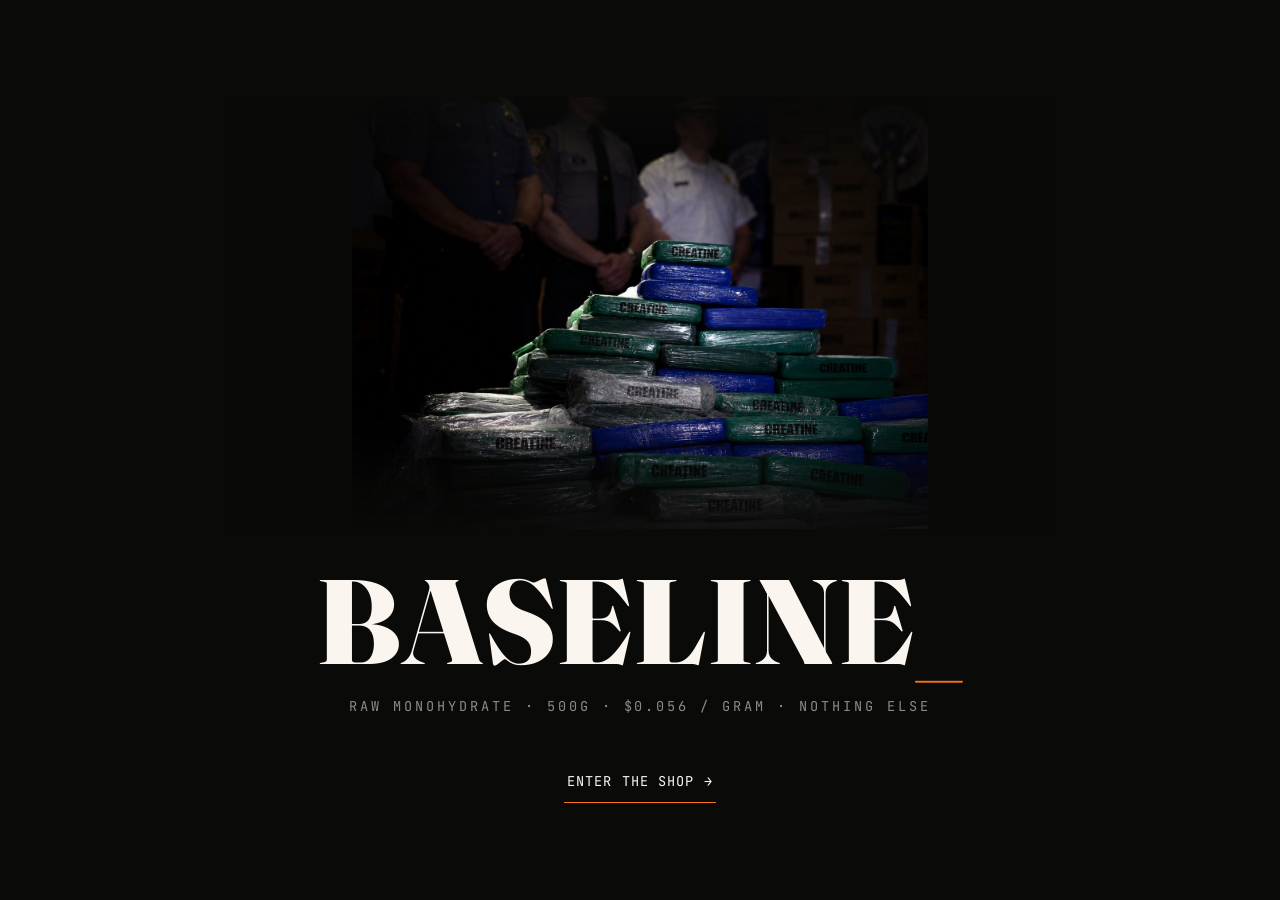
==== commit 9ec99209: "Splash wordmark: CREATINE → BASELINE_ Co-Authored-By: Claude Fable 5 <noreply@anthropic.com>" ====
--- a/index.html
+++ b/index.html
@@ -3,7 +3,7 @@
 <head>
 <meta charset="UTF-8">
 <meta name="viewport" content="width=device-width, initial-scale=1">
-<title>CREATINE — Baseline_Supplies</title>
+<title>BASELINE_ — Raw Creatine Monohydrate</title>
 <meta name="description" content="Raw creatine monohydrate. One ingredient, priced in the open. Baseline Supplies.">
 <link rel="preconnect" href="https://fonts.googleapis.com">
 <link rel="preconnect" href="https://fonts.gstatic.com" crossorigin>
@@ -136,7 +136,7 @@
   </div>
 
   <div class="word">
-    <h1>Creatine<span>_</span></h1>
+    <h1>Baseline<span>_</span></h1>
     <p class="word__sub">Raw monohydrate · 500g · $0.056 / gram · nothing else</p>
     <a href="home.html" class="enter">Enter the shop <span class="arrow">→</span></a>
   </div>
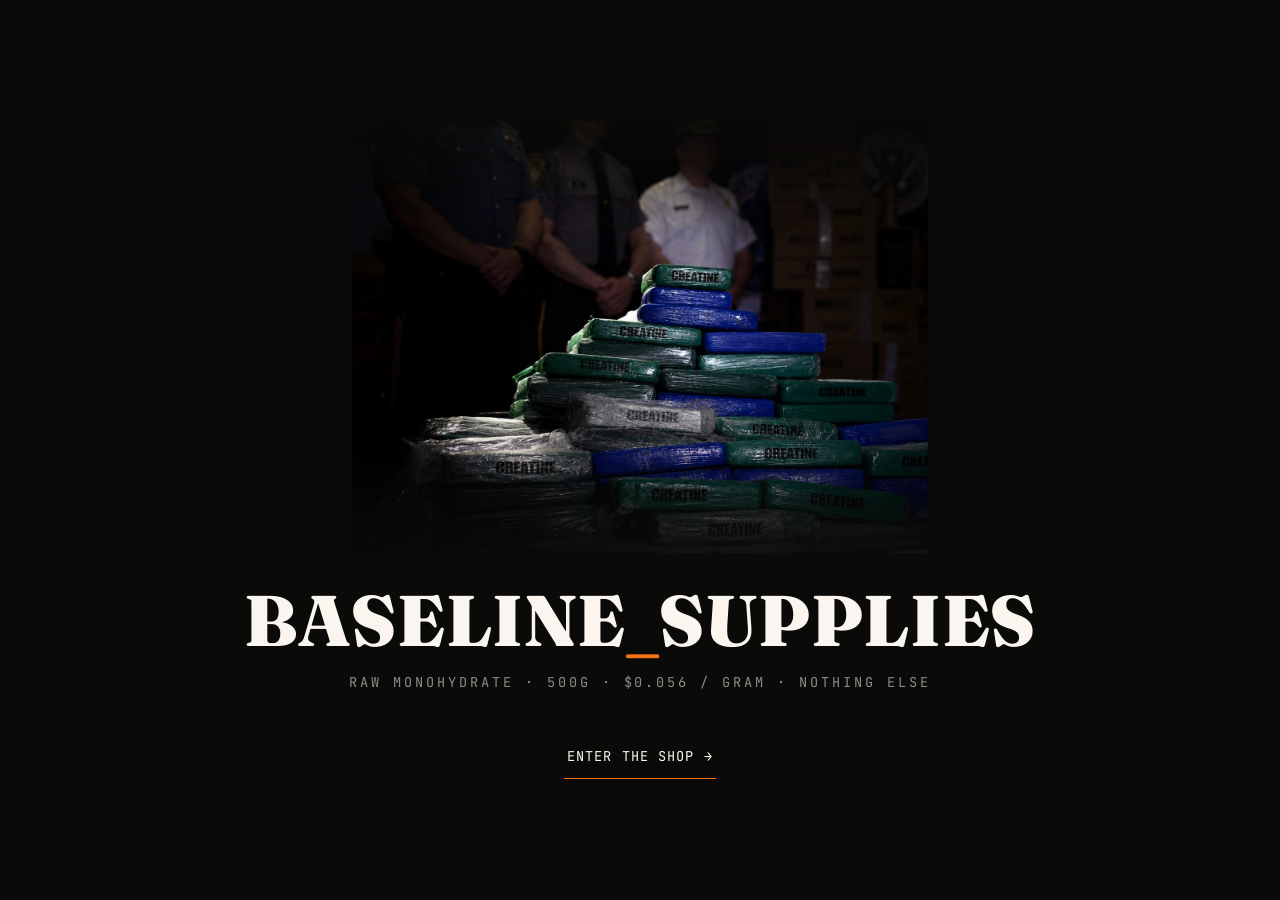
==== commit 8931f898: "Splash wordmark: BASELINE_ → BASELINE_SUPPLIES, rescale to fit Co-Authored-By: Claude Fable 5 <norep" ====
--- a/index.html
+++ b/index.html
@@ -75,7 +75,7 @@
   .word h1 {
     font-family: "Fraunces", serif;
     font-weight: 900;
-    font-size: clamp(3rem, 11vw, 7.5rem);
+    font-size: clamp(1.85rem, 5.6vw, 4.5rem);
     line-height: 1;
     letter-spacing: 0.01em;
     text-transform: uppercase;
@@ -136,7 +136,7 @@
   </div>
 
   <div class="word">
-    <h1>Baseline<span>_</span></h1>
+    <h1>Baseline<span>_</span>Supplies</h1>
     <p class="word__sub">Raw monohydrate · 500g · $0.056 / gram · nothing else</p>
     <a href="home.html" class="enter">Enter the shop <span class="arrow">→</span></a>
   </div>
